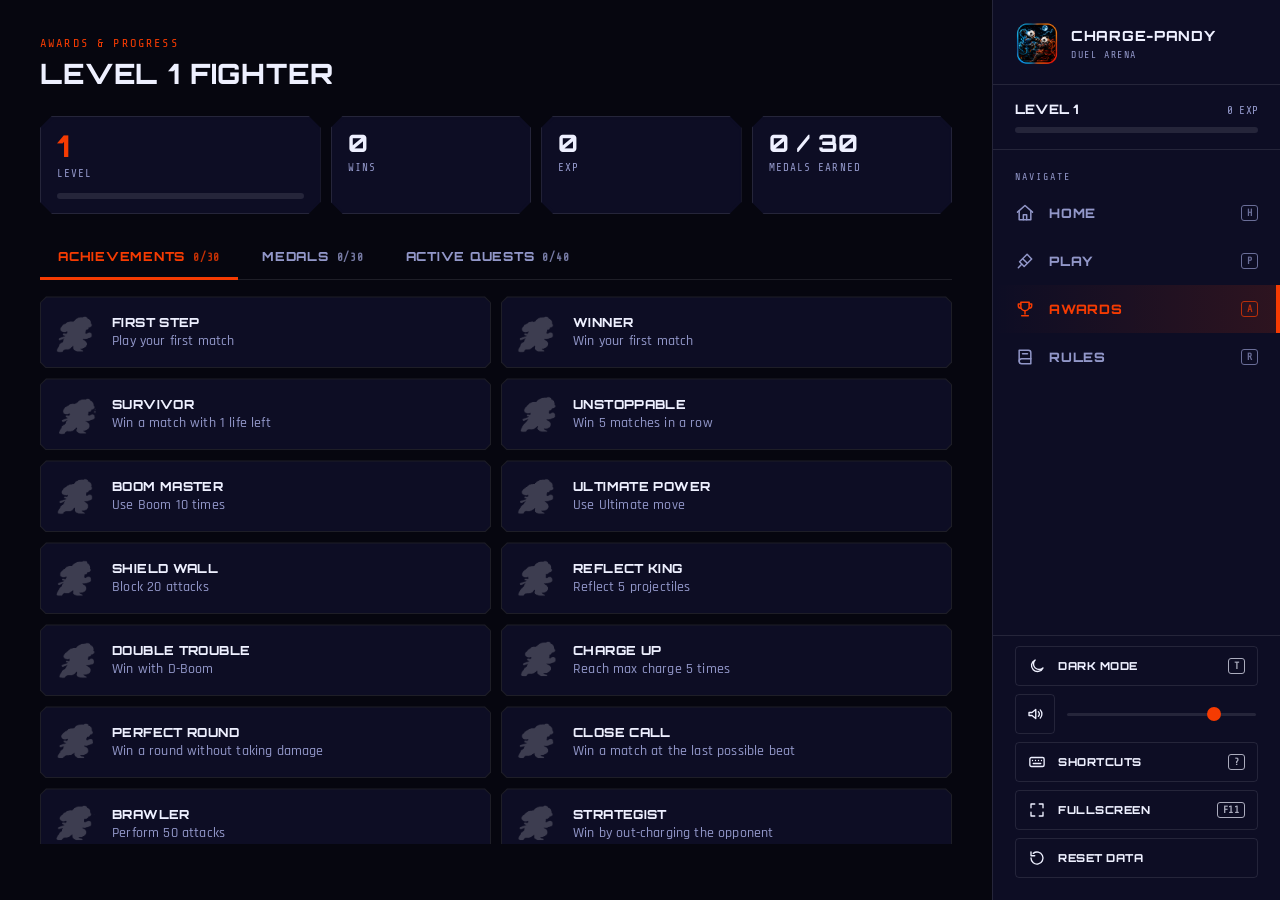
==== awards.html @ 71cb345e "New UI, gamification, and new sound functionalities :)" ====
<!DOCTYPE html>
<html lang="en" data-theme="dark">
<head>
<meta charset="UTF-8">
<meta name="viewport" content="width=device-width, initial-scale=1, viewport-fit=cover">
<title>Charge-Pandy - Awards</title>
<meta name="description" content="Charge-Pandy - a rhythm-based Charge / Shield / Boom duel game.">
<meta name="theme-color" content="#06060F">
<link rel="icon" type="image/png" href="assets/app_icon.png">
<link rel="preconnect" href="https://fonts.googleapis.com">
<link rel="preconnect" href="https://fonts.gstatic.com" crossorigin>
<link href="https://fonts.googleapis.com/css2?family=Orbitron:wght@800&family=Rajdhani:wght@500;700&family=Share+Tech+Mono&display=swap" rel="stylesheet">
<script>try{document.documentElement.setAttribute('data-theme',localStorage.getItem('cp_theme')||'dark')}catch(e){}</script>
<link rel="stylesheet" href="css/style.css">
</head>
<body data-page="awards">
<div class="shell">
  <main class="main">
    <div class="wrap">

      <header class="page-head">
        <div class="eyebrow">Awards &amp; progress</div>
        <h1 id="levelTitle">Level 1 Fighter</h1>
      </header>

      <div class="award-summary">
        <div class="stat big cut"><div class="v" id="sumLevel">1</div><div class="l">Level</div><div class="bar" style="margin-top:12px"><i id="sumBar" style="width:0%"></i></div></div>
        <div class="stat cut"><div class="v" id="sumWins">0</div><div class="l">Wins</div></div>
        <div class="stat cut"><div class="v" id="sumExp">0</div><div class="l">EXP</div></div>
        <div class="stat cut"><div class="v" id="sumMedals">0</div><div class="l">Medals earned</div></div>
      </div>

      <div class="tabs" role="tablist">
        <button class="tab active" role="tab" data-tab="achievements" data-keepfocus>Achievements<span class="count" id="cntAch"></span></button>
        <button class="tab" role="tab" data-tab="medals" data-keepfocus>Medals<span class="count" id="cntMed"></span></button>
        <button class="tab" role="tab" data-tab="quests" data-keepfocus>Active Quests<span class="count" id="cntQst"></span></button>
      </div>
      <div class="award-grid" id="awardGrid"></div>

    </div>
  </main>
</div>

<script src="js/seed.js"></script>
<script src="js/sound.js"></script>
<script src="js/store.js"></script>
<script src="js/engine.js"></script>
<script src="js/app.js"></script>
<script src="js/awards.js"></script>
</body>
</html>
---- css/style.css ----
/* ==========================================================================
   Charge-Pandy - website
   Same palette / fonts / cut-corner look as the Android + Flutter apps,
   laid out as a content area with a RIGHT sidebar for navigation.
   ========================================================================== */

:root {
  --blue: #0F02F5;
  --blue-soft: #4A3FFC;
  --blue-dim: #0B02B8;
  --orange: #F53B02;
  --orange-soft: #FF6A3D;
  --orange-dim: #C22E00;
  --white: #FFFFFF;
  --success: #4CAF50;
  --life-lost: rgba(255, 255, 255, .2);

  --bg: #06060F;
  --bg-alt: #0A0A1C;
  --panel: #0D0D24;
  --panel-2: #11112C;
  --ink: #EEF0FF;
  --ink-dim: #9297C9;
  --line: rgba(238, 240, 255, .10);
  --scrim: rgba(4, 4, 12, .72);

  --font-display: 'Orbitron', 'Segoe UI', system-ui, sans-serif;
  --font-body: 'Rajdhani', 'Segoe UI', system-ui, sans-serif;
  --font-mono: 'Share Tech Mono', Consolas, 'Courier New', monospace;

  --sidebar-w: 288px;
}

[data-theme="light"] {
  --bg: #EEF0FB;
  --bg-alt: #E3E6F7;
  --panel: #FFFFFF;
  --panel-2: #F4F5FF;
  --ink: #0A0A1E;
  --ink-dim: #4A4E77;
  --line: rgba(10, 10, 30, .10);
  --scrim: rgba(238, 240, 251, .80);
}

* { box-sizing: border-box; }
html, body { margin: 0; min-height: 100%; }
body {
  background: var(--bg);
  color: var(--ink);
  font-family: var(--font-body);
  font-weight: 500;
  font-size: 17px;
  line-height: 1.3;
  letter-spacing: .01em;
  -webkit-font-smoothing: antialiased;
}
img { display: block; max-width: 100%; user-select: none; -webkit-user-drag: none; }
button { font: inherit; color: inherit; }
a { color: inherit; text-decoration: none; }
[hidden] { display: none !important; }

h1, h2, h3, h4, .display {
  font-family: var(--font-display);
  font-weight: 800;
  text-transform: uppercase;
  letter-spacing: .03em;
  margin: 0;
  line-height: 1.15;
}
.mono { font-family: var(--font-mono); letter-spacing: .06em; }
.eyebrow {
  font-family: var(--font-mono);
  color: var(--orange);
  font-size: 12px;
  letter-spacing: .18em;
  text-transform: uppercase;
}
.dim { color: var(--ink-dim); }

/* ---------- cut-corner panels (BeveledRectangle look) ---------- */
.cut {
  --c: 12px;
  --bw: 1px;
  --bc: var(--line);
  --fill: var(--panel);
  position: relative;
  isolation: isolate;
  background: var(--bc);
  clip-path: polygon(
    var(--c) 0, calc(100% - var(--c)) 0, 100% var(--c), 100% calc(100% - var(--c)),
    calc(100% - var(--c)) 100%, var(--c) 100%, 0 calc(100% - var(--c)), 0 var(--c));
}
.cut::before {
  content: "";
  position: absolute;
  inset: var(--bw);
  z-index: -1;
  background: var(--fill);
  --ci: calc(var(--c) - var(--bw) * .586);
  clip-path: polygon(
    var(--ci) 0, calc(100% - var(--ci)) 0, 100% var(--ci), 100% calc(100% - var(--ci)),
    calc(100% - var(--ci)) 100%, var(--ci) 100%, 0 calc(100% - var(--ci)), 0 var(--ci));
}
.cut.lg { --c: 16px; }
.cut.sm { --c: 6px; }
.cut.alt { --fill: var(--panel-2); }
.pad { padding: 18px; }
.pad-lg { padding: 24px; }

/* ---------- buttons ---------- */
.btn {
  --c: 10px;
  display: inline-flex;
  align-items: center;
  justify-content: center;
  gap: 10px;
  width: 100%;
  height: 54px;
  padding: 0 18px;
  border: 0;
  cursor: pointer;
  font-family: var(--font-display);
  font-weight: 800;
  font-size: 12.5px;
  letter-spacing: .06em;
  text-transform: uppercase;
  color: var(--white);
  background: var(--orange);
  clip-path: polygon(
    var(--c) 0, calc(100% - var(--c)) 0, 100% var(--c), 100% calc(100% - var(--c)),
    calc(100% - var(--c)) 100%, var(--c) 100%, 0 calc(100% - var(--c)), 0 var(--c));
  transition: filter .12s ease, transform .08s ease;
}
.btn:hover { filter: brightness(1.14); }
.btn:active { transform: translateY(1px); }
.btn:focus-visible { outline: none; box-shadow: inset 0 0 0 3px var(--blue-soft); }
.btn.primary { background: var(--blue); }
.btn.ghost {
  background: transparent;
  color: var(--ink);
  box-shadow: inset 0 0 0 1.5px var(--line);
}
.btn.ghost:hover { background: var(--line); filter: none; }
.btn.ghost.orange { color: var(--orange); box-shadow: inset 0 0 0 1.5px var(--orange); }
.btn.slim { height: 42px; font-size: 11.5px; }
.btn[disabled] { opacity: .4; cursor: not-allowed; filter: none; }
.btn .kbd { color: inherit; }

.kbd {
  display: inline-block;
  font-family: var(--font-mono);
  font-size: 10px;
  line-height: 1.2;
  padding: 1px 5px;
  border: 1px solid currentColor;
  border-radius: 3px;
  opacity: .7;
  letter-spacing: .04em;
  white-space: nowrap;
}

/* ---------- shell: content + RIGHT sidebar ---------- */
.shell { min-height: 100vh; padding-right: var(--sidebar-w); }
.main { min-width: 0; padding: 36px 40px 56px; }
.main > .wrap { max-width: 1080px; margin: 0 auto; }

.sidebar {
  position: fixed;
  top: 0; right: 0; bottom: 0;
  width: var(--sidebar-w);
  z-index: 40;
  display: flex;
  flex-direction: column;
  background: var(--panel);
  border-left: 1px solid var(--line);
  overflow-y: auto;
}
.sb-brand {
  display: flex; align-items: center; gap: 12px;
  padding: 22px 22px 18px;
  border-bottom: 1px solid var(--line);
}
.sb-brand img { width: 44px; height: 44px; }
.sb-brand .name { font-family: var(--font-display); font-weight: 800; font-size: 14px; letter-spacing: .05em; }
.sb-brand .sub { font-family: var(--font-mono); font-size: 10px; letter-spacing: .16em; color: var(--ink-dim); margin-top: 3px; }

.sb-level { padding: 16px 22px; border-bottom: 1px solid var(--line); }
.sb-level .row { display: flex; justify-content: space-between; align-items: baseline; }
.sb-level .lv { font-family: var(--font-display); font-weight: 800; font-size: 13px; }
.sb-level .xp { font-family: var(--font-mono); font-size: 11px; color: var(--ink-dim); }
.bar { height: 6px; margin-top: 9px; background: var(--line); border-radius: 3px; overflow: hidden; }
.bar > i { display: block; height: 100%; background: var(--orange); border-radius: 3px; }
.bar.done > i { background: var(--success); }

.sb-nav { padding: 14px 0; flex: 1; }
.sb-label { padding: 6px 22px; font-family: var(--font-mono); font-size: 10px; letter-spacing: .2em; color: var(--ink-dim); text-transform: uppercase; }
.sb-link {
  position: relative;
  display: flex; align-items: center; gap: 14px;
  padding: 14px 22px;
  font-family: var(--font-display); font-weight: 800; font-size: 13px; letter-spacing: .06em; text-transform: uppercase;
  color: var(--ink-dim);
  transition: background .12s, color .12s;
}
.sb-link svg { width: 20px; height: 20px; flex: none; fill: none; stroke: currentColor; stroke-width: 1.8; stroke-linecap: round; stroke-linejoin: round; }
.sb-link .kbd { margin-left: auto; }
.sb-link:hover { background: var(--line); color: var(--ink); }
.sb-link.active { color: var(--orange); background: linear-gradient(270deg, rgba(245, 59, 2, .14), transparent); }
.sb-link.active::after { content: ""; position: absolute; right: 0; top: 0; bottom: 0; width: 4px; background: var(--orange); }

.sb-tools { padding: 10px 22px 22px; border-top: 1px solid var(--line); display: grid; gap: 8px; }
.sb-tool {
  display: flex; align-items: center; gap: 12px;
  width: 100%; padding: 10px 12px;
  background: transparent; border: 1px solid var(--line); border-radius: 4px;
  font-family: var(--font-display); font-weight: 800; font-size: 11px; letter-spacing: .05em; text-transform: uppercase;
  color: var(--ink); cursor: pointer; text-align: left;
}
.sb-tool:hover { background: var(--line); }
.sb-tool svg { width: 18px; height: 18px; fill: none; stroke: currentColor; stroke-width: 1.8; stroke-linecap: round; stroke-linejoin: round; flex: none; }
.sb-tool .kbd { margin-left: auto; }
.sb-tool.muted svg { color: var(--orange); }
.sb-volume { display: flex; align-items: center; gap: 10px; }
.sb-volume .sb-tool { width: auto; padding: 10px; }
input[type="range"] { -webkit-appearance: none; appearance: none; flex: 1; height: 20px; background: transparent; cursor: pointer; min-width: 0; }
input[type="range"]::-webkit-slider-runnable-track { height: 3px; background: var(--line); border-radius: 2px; }
input[type="range"]::-moz-range-track { height: 3px; background: var(--line); border-radius: 2px; }
input[type="range"]::-webkit-slider-thumb { -webkit-appearance: none; width: 14px; height: 14px; border-radius: 50%; background: var(--orange); margin-top: -5.5px; border: 0; }
input[type="range"]::-moz-range-thumb { width: 14px; height: 14px; border-radius: 50%; background: var(--orange); border: 0; }
input[type="range"]:focus-visible { outline: 2px solid var(--blue-soft); outline-offset: 2px; }

.menu-btn {
  display: none;
  position: fixed; top: 14px; right: 14px; z-index: 50;
  width: 46px; height: 46px; border: 1px solid var(--line); border-radius: 6px;
  background: var(--panel); cursor: pointer; align-items: center; justify-content: center;
}
.menu-btn svg { width: 22px; height: 22px; stroke: var(--ink); fill: none; stroke-width: 2; stroke-linecap: round; }
.drawer-scrim { display: none; position: fixed; inset: 0; z-index: 39; background: var(--scrim); }

@media (max-width: 960px) {
  .shell { padding-right: 0; }
  .main { padding: 76px 18px 48px; }
  .sidebar { transform: translateX(100%); transition: transform .22s ease; box-shadow: -12px 0 40px rgba(0, 0, 0, .35); }
  body.drawer-open .sidebar { transform: translateX(0); }
  body.drawer-open .drawer-scrim { display: block; }
  .menu-btn { display: flex; }
}

/* ---------- page header ---------- */
.page-head { margin-bottom: 26px; }
.page-head h1 { font-size: 28px; margin-top: 6px; }
.page-head p { margin: 10px 0 0; color: var(--ink-dim); font-size: 17px; max-width: 70ch; }

/* ---------- intro overlay ---------- */
.intro {
  position: fixed; inset: 0; z-index: 100;
  display: flex; align-items: center; justify-content: center;
  background: var(--bg);
  padding: 24px;
}
.intro .box { max-width: 620px; text-align: center; display: grid; gap: 22px; justify-items: center; }
.intro img { width: 120px; height: 120px; }
.intro h1 { color: var(--orange); font-size: 40px; line-height: .98; }
.intro p { margin: 0; color: var(--ink-dim); font-size: 20px; }
.intro .btn { max-width: 380px; }

/* ---------- home ---------- */
.hero { display: grid; grid-template-columns: minmax(0, 1fr) 270px; gap: 0; margin-bottom: 20px; }
.hero-copy { padding: 34px; }
.hero-copy h1 { font-size: 36px; line-height: 1.18; margin: 8px 0 16px; }
.hero-copy p { color: var(--ink-dim); font-size: 19px; margin: 0 0 26px; max-width: 58ch; }
.hero-actions { display: grid; grid-template-columns: 1fr 1fr; gap: 10px; max-width: 520px; }
.hero-side { padding: 30px 22px; display: grid; align-content: center; gap: 12px; background: var(--panel-2); border-left: 1px solid var(--line); }
.hero-side img.logo { width: 92px; height: 92px; margin: 0 auto 6px; }
.stat { padding: 14px 16px; border: 1px solid var(--line); background: var(--panel); }
.stat .v { font-family: var(--font-display); font-weight: 800; font-size: 24px; line-height: 1; }
.stat .l { margin-top: 6px; font-family: var(--font-mono); font-size: 11px; letter-spacing: .1em; color: var(--ink-dim); text-transform: uppercase; }
.stat .v.orange { color: var(--orange); }

.section-title { display: flex; align-items: baseline; justify-content: space-between; gap: 16px; margin: 6px 0 14px; }
.section-title h2 { font-size: 18px; }
.section-title p { margin: 0; color: var(--ink-dim); font-size: 14px; max-width: 60ch; text-align: right; }
.roster { display: grid; grid-template-columns: repeat(auto-fill, minmax(88px, 1fr)); gap: 8px; }
.tile { padding: 8px 6px 6px; text-align: center; }
.tile img { width: 100%; aspect-ratio: 1; object-fit: contain; }
.tile .tag { font-family: var(--font-mono); font-size: 10px; letter-spacing: .08em; color: var(--ink-dim); margin-top: 2px; }

/* ---------- rules ---------- */
.beats { display: grid; grid-template-columns: repeat(3, 1fr); gap: 10px; margin-bottom: 30px; }
.beat-chip { padding: 22px 12px; text-align: center; }
.beat-chip .n { font-family: var(--font-mono); font-size: 11px; color: var(--ink-dim); letter-spacing: .2em; }
.beat-chip .w { font-family: var(--font-display); font-weight: 800; font-size: 26px; margin-top: 6px; }
.beat-chip.go .w { color: var(--orange); }
.beat-note { margin: -12px 0 30px; color: var(--ink-dim); max-width: 78ch; font-size: 16px; }
.rule-grid { display: grid; grid-template-columns: repeat(3, minmax(0, 1fr)); gap: 12px; margin-bottom: 30px; }
.rule { padding: 18px; display: grid; justify-items: start; gap: 6px; }
.rule img { width: 64px; height: 64px; object-fit: contain; margin-bottom: 4px; }
.rule h3 { font-size: 14px; }
.rule .cost { font-family: var(--font-mono); font-size: 11px; color: var(--ink-dim); letter-spacing: .05em; }
.rule p { margin: 4px 0 0; color: var(--ink-dim); font-size: 14.5px; }
.lives-panel ul { margin: 12px 0 22px; padding-left: 20px; color: var(--ink-dim); font-size: 15.5px; line-height: 1.6; }
.lives-panel .btn { max-width: 380px; }

/* ---------- awards ---------- */
.award-summary { display: grid; grid-template-columns: 1.4fr 1fr 1fr 1fr; gap: 10px; margin-bottom: 22px; }
.award-summary .stat.big { display: grid; align-content: center; }
.award-summary .stat.big .v { font-size: 30px; color: var(--orange); }
.tabs { display: flex; gap: 6px; margin-bottom: 16px; border-bottom: 1px solid var(--line); }
.tab {
  background: transparent; border: 0; cursor: pointer;
  padding: 12px 18px; margin-bottom: -1px;
  font-family: var(--font-display); font-weight: 800; font-size: 12.5px; letter-spacing: .06em; text-transform: uppercase;
  color: var(--ink-dim); border-bottom: 3px solid transparent;
}
.tab:hover { color: var(--ink); }
.tab.active { color: var(--orange); border-bottom-color: var(--orange); }
.tab .count { font-family: var(--font-mono); font-size: 11px; margin-left: 8px; opacity: .8; }
.award-grid { display: grid; grid-template-columns: repeat(2, minmax(0, 1fr)); gap: 10px; }
.award { display: flex; gap: 14px; align-items: center; padding: 14px; }
.award .ico { width: 44px; height: 44px; flex: none; object-fit: contain; }
.award .body { min-width: 0; flex: 1; }
.award .head { display: flex; justify-content: space-between; gap: 10px; align-items: baseline; }
.award h4 { font-size: 12.5px; }
.award .prog { font-family: var(--font-mono); font-size: 11px; color: var(--ink-dim); white-space: nowrap; }
.award p { margin: 3px 0 0; font-size: 14px; color: var(--ink-dim); }
.award.earned h4 { color: var(--ink); }

/* ---------- play: select ---------- */
.select-layout { display: grid; grid-template-columns: minmax(0, 1fr) 320px; gap: 22px; align-items: start; }
.pick-grid { display: grid; grid-template-columns: repeat(5, 1fr); gap: 10px; }
.pick {
  --bw: 2px; --c: 7px; padding: 8px 6px 6px; text-align: center; cursor: pointer; border: 0;
  outline: none;
}
.pick img { width: 100%; aspect-ratio: 1; object-fit: contain; }
.pick .tag { font-family: var(--font-mono); font-size: 10px; letter-spacing: .08em; color: var(--ink-dim); margin-top: 2px; }
.pick { --bc: var(--line); --fill: var(--panel-2); }
.pick:hover { --bc: var(--blue-soft); }
.pick.cursor { --bc: var(--blue-soft); --bw: 3px; }
.pick.picked { --bc: var(--orange); --bw: 4px; }
.loadout { position: sticky; top: 24px; display: grid; gap: 12px; }
.preview { display: grid; justify-items: center; gap: 8px; min-height: 230px; align-content: center; text-align: center; }
.preview img { width: 190px; height: 190px; object-fit: contain; }
.preview .nm { font-family: var(--font-mono); font-size: 12px; color: var(--ink-dim); letter-spacing: .08em; }
.cpu-card { display: flex; align-items: center; gap: 14px; padding: 12px 14px; }
.cpu-card img { width: 64px; height: 64px; object-fit: contain; }
.cpu-card .t { font-family: var(--font-display); font-weight: 800; color: var(--orange); font-size: 11px; letter-spacing: .06em; }
.cpu-card .n { margin-top: 5px; font-family: var(--font-mono); font-size: 11px; color: var(--ink-dim); }

/* ---------- play: duel ---------- */
.stage {
  --c: 18px; --bw: 2px; --bc: var(--orange);
  position: relative;
  height: clamp(400px, 58vh, 560px);
  overflow: hidden;
}
.stage::before {
  background:
    radial-gradient(ellipse 85% 65% at 50% 100%, rgba(15, 2, 245, .30) 0%, rgba(15, 2, 245, .20) 50%, rgba(15, 2, 245, 0) 100%),
    var(--panel);
}
.stage > .inner { position: absolute; inset: 0; }
.hud { position: absolute; top: 16px; left: 18px; right: 18px; display: flex; justify-content: space-between; gap: 12px; align-items: flex-start; }
.hud .side { min-width: 0; width: 34%; }
.hud .side.cpu { text-align: right; }
.hud .name { font-family: var(--font-display); font-weight: 800; font-size: 13px; letter-spacing: .04em; white-space: nowrap; overflow: hidden; text-overflow: ellipsis; text-transform: uppercase; }
.lives, .charges { display: flex; gap: 4px; margin-top: 7px; }
.side.cpu .lives, .side.cpu .charges { justify-content: flex-end; }
.life { width: 15px; height: 15px; }
.life polygon { fill: var(--orange); }
.life.lost { opacity: .25; }
.charge { width: 22px; height: 9px; border-radius: 3px; background: var(--ink-dim); opacity: .35; transition: transform .12s, opacity .12s, background .12s; }
.charges.p .charge.on { background: var(--blue-soft); opacity: 1; transform: scaleY(1.25); }
.charges.c .charge.on { background: var(--orange); opacity: 1; transform: scaleY(1.25); }
.hud .mid { text-align: center; flex: 1; padding-top: 2px; }
.hud .score { font-family: var(--font-mono); font-size: 11px; letter-spacing: .08em; color: var(--ink-dim); }
.hud .vs { font-family: var(--font-display); font-weight: 800; color: var(--orange); font-size: 16px; margin: 3px 0; }
.beat { display: inline-flex; align-items: center; gap: 8px; margin-top: 4px; }
.beat .dot { width: 10px; height: 10px; border-radius: 3px; background: var(--ink-dim); opacity: .3; transition: opacity .1s, background .1s; }
.beat .dot.on { background: var(--orange); opacity: 1; }
.beat .word { font-family: var(--font-display); font-weight: 800; font-size: 13px; letter-spacing: .06em; color: var(--ink-dim); min-width: 52px; text-align: left; }

.sprite { position: absolute; bottom: 14px; height: 66%; max-width: 40%; aspect-ratio: 3 / 4; }
.sprite img { width: 100%; height: 100%; object-fit: contain; }
.sprite.p { left: 4%; }
.sprite.c { right: 4%; }
.sprite.c img { transform: scaleX(-1); }
.sprite.hit { animation: bounce .28s ease-out; }
.sprite.hit img { animation: flash .32s ease-out; }
@keyframes bounce { 0% { transform: translateY(0); } 40% { transform: translateY(-18px); } 100% { transform: translateY(0); } }
@keyframes flash { 0% { opacity: 1; filter: brightness(2.2) saturate(2) hue-rotate(-20deg); } 100% { opacity: 1; filter: none; } }
.ult-flash { position: absolute; inset: 0; background: var(--orange); opacity: 0; pointer-events: none; }
.ult-flash.go { animation: ult .55s ease-in-out; }
@keyframes ult { 0% { opacity: 0; } 50% { opacity: .85; } 100% { opacity: 0; } }

.feed { min-height: 52px; display: flex; align-items: center; justify-content: center; text-align: center; padding: 10px 14px; font-family: var(--font-mono); font-size: 15px; color: var(--ink-dim); letter-spacing: .04em; }
.dock { display: grid; grid-template-columns: repeat(6, 1fr); gap: 8px; }
.move {
  --c: 10px; position: relative; cursor: pointer; border: 0;
  padding: 14px 6px 12px; text-align: center; --fill: var(--panel-2); outline: none;
  display: grid; justify-items: center; gap: 3px;
}
.move .kbd { position: absolute; top: 6px; right: 7px; color: var(--ink-dim); }
.move .em { font-size: 28px; line-height: 1.1; }
.move .nm { font-family: var(--font-display); font-weight: 800; font-size: 11px; letter-spacing: .04em; text-transform: uppercase; }
.move .cost { font-family: var(--font-mono); font-size: 11px; color: var(--ink-dim); }
.move:hover:not(:disabled) { --bc: var(--blue-soft); }
.move.armed { --fill: var(--blue); --bc: var(--blue-soft); }
.move.armed .kbd, .move.armed .cost { color: var(--white); }
.move:disabled { opacity: .35; cursor: not-allowed; }
.duel-actions { display: grid; grid-template-columns: repeat(3, 1fr); gap: 8px; margin-top: 16px; }

/* ---------- dialogs ---------- */
.modal { position: fixed; inset: 0; z-index: 200; display: flex; align-items: center; justify-content: center; padding: 20px; background: var(--scrim); }
.modal .card { --c: 16px; width: min(480px, 100%); max-height: calc(100vh - 40px); overflow: auto; padding: 26px; }
.modal .card.wide { width: min(780px, 100%); }
.modal h2 { font-size: 22px; margin: 6px 0 10px; }
.modal p { margin: 0; color: var(--ink-dim); font-size: 15.5px; }
.modal .actions { display: grid; grid-auto-flow: column; grid-auto-columns: 1fr; gap: 12px; margin-top: 22px; }
.modal .exp { margin-top: 12px; font-family: var(--font-mono); font-size: 12px; color: var(--blue-soft); letter-spacing: .08em; }
.help-grid { display: grid; grid-template-columns: repeat(auto-fit, minmax(210px, 1fr)); gap: 22px; margin-top: 16px; }
.help-grid h3 { font-size: 12px; color: var(--orange); margin-bottom: 10px; }
.help-grid .row { display: flex; align-items: center; gap: 12px; padding: 4px 0; font-size: 14px; color: var(--ink-dim); }
.help-grid .row .kbd { min-width: 62px; text-align: center; color: var(--ink); }

[data-page="rules"] .shell,
[data-page="play"] .shell,
[data-page="awards"] .shell {
  height: 100vh;
  overflow: hidden;
}

[data-page="rules"] .main {
  height: 100vh;
  overflow-y: auto;
}

[data-page="play"] .main {
  height: 100vh;
  overflow-y: hidden;
  display: flex;
  flex-direction: column;
}

[data-page="play"] .wrap {
  height: 100%;
  display: flex;
  flex-direction: column;
}

[data-page="play"] #selectView {
  flex: 1;
  display: flex;
  flex-direction: column;
  min-height: 0;
}

[data-page="play"] .page-head {
  flex: none;
}

[data-page="play"] .select-layout {
  flex: 1;
  display: grid;
  grid-template-columns: minmax(0, 1fr) 320px;
  gap: 22px;
  align-items: start;
  min-height: 0;
}

[data-page="play"] .pick-grid {
  height: 100%;
  overflow-y: auto;
  min-height: 0;
}

[data-page="play"] .loadout {
  flex: none;
}

[data-page="awards"] .main {
  height: 100vh;
  overflow-y: visible;
}

[data-page="awards"] .wrap {
  display: flex;
  flex-direction: column;
  height: 100%;
}

[data-page="awards"] .award-grid {
  flex: 1;
  overflow-y: auto;
  min-height: 0;
}

/* ---------- responsive ---------- */
@media (max-width: 1180px) {
  .select-layout { grid-template-columns: 1fr; }
  .loadout { position: static; grid-template-columns: 1fr 1fr; }
  .loadout .btn { grid-column: 1 / -1; }
  .award-summary { grid-template-columns: 1fr 1fr; }
}
@media (max-width: 760px) {
  .hero { grid-template-columns: 1fr; }
  .hero-side { border-left: 0; border-top: 1px solid var(--line); grid-template-columns: 1fr 1fr; }
  .hero-side img.logo { grid-column: 1 / -1; }
  .hero-copy { padding: 24px 20px; }
  .hero-copy h1 { font-size: 26px; }
  .hero-actions { grid-template-columns: 1fr; }
  .rule-grid { grid-template-columns: 1fr; }
  .award-grid { grid-template-columns: 1fr; }
  .pick-grid { grid-template-columns: repeat(4, 1fr); }
  .dock { grid-template-columns: repeat(3, 1fr); }
  .duel-actions { grid-template-columns: 1fr; }
  .loadout { grid-template-columns: 1fr; }
  .hud .name { font-size: 10px; }
  .hud .side { width: 36%; }
  .charge { width: 15px; }
  .sprite { height: 52%; }
  .intro h1 { font-size: 28px; }
  .beats { grid-template-columns: 1fr; }
}

@media (prefers-reduced-motion: reduce) {
  * { animation-duration: .001ms !important; transition-duration: .001ms !important; }
}
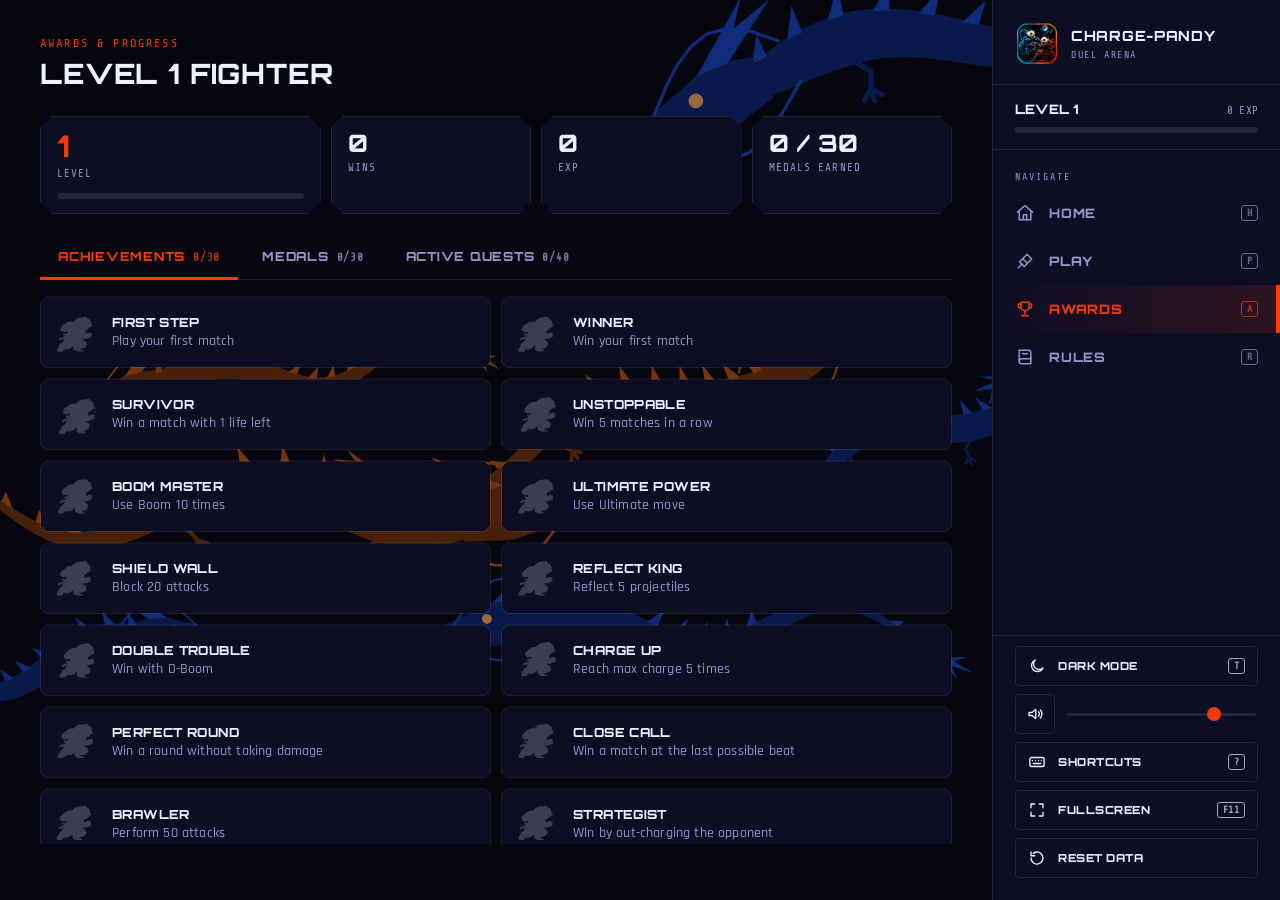
==== commit 00bcb596: "Updated UI into a very aesthetic video game like design :)" ====
--- a/awards.html
+++ b/awards.html
@@ -12,6 +12,8 @@
 <link href="https://fonts.googleapis.com/css2?family=Orbitron:wght@800&family=Rajdhani:wght@500;700&family=Share+Tech+Mono&display=swap" rel="stylesheet">
 <script>try{document.documentElement.setAttribute('data-theme',localStorage.getItem('cp_theme')||'dark')}catch(e){}</script>
 <link rel="stylesheet" href="css/style.css">
+<link rel="stylesheet" href="css/martial.css">
+<script>try{if(sessionStorage.getItem('cp_swipe')==='1')document.documentElement.classList.add('fx-entering')}catch(e){}</script>
 </head>
 <body data-page="awards">
 <div class="shell">
@@ -46,6 +48,7 @@
 <script src="js/store.js"></script>
 <script src="js/engine.js"></script>
 <script src="js/app.js"></script>
+<script src="js/martial.js"></script>
 <script src="js/awards.js"></script>
 </body>
 </html>
--- a/css/style.css
+++ b/css/style.css
@@ -527,3 +527,29 @@
 @media (prefers-reduced-motion: reduce) {
   * { animation-duration: .001ms !important; transition-duration: .001ms !important; }
 }
+
+/* ---------- custom scrollbar ---------- */
+* {
+  scrollbar-width: thin;
+  scrollbar-color: var(--orange-soft) var(--panel-2);
+}
+
+::-webkit-scrollbar {
+  width: 6px;
+  height: 6px;
+}
+
+::-webkit-scrollbar-track {
+  background: transparent;
+  border-radius: 3px;
+}
+
+::-webkit-scrollbar-thumb {
+  background: var(--orange-soft);
+  border-radius: 3px;
+  border: 1px solid var(--panel-2);
+}
+
+::-webkit-scrollbar-thumb:hover {
+  background: var(--orange);
+}
--- a/css/martial.css
+++ b/css/martial.css
@@ -0,0 +1,198 @@
+/* ==========================================================================
+   Charge-Pandy - martial-arts layer (website)
+   Loaded after style.css. Everything here is additive.
+   ========================================================================== */
+
+/* ---------- dragons sit behind every screen ---------- */
+.fx-dragons { position: fixed; inset: 0; width: 100%; height: 100%; z-index: 0; pointer-events: none; }
+.fx-dragons-intro { position: absolute; }
+.shell { position: relative; z-index: 1; }
+.intro .box { position: relative; z-index: 1; }
+
+/* ---------- outfit colour picker ---------- */
+.color-row { padding: 12px 14px; display: grid; gap: 10px; }
+.color-row .cr-label { font-family: var(--font-display); font-weight: 800; font-size: 11px; letter-spacing: .06em; text-transform: uppercase; }
+.color-row .cr-name { font-family: var(--font-mono); font-weight: 400; color: var(--ink-dim); margin-left: 8px; letter-spacing: .08em; text-transform: none; }
+.cr-swatches { display: flex; flex-wrap: wrap; gap: 8px; }
+.swatch {
+  width: 28px; height: 28px; padding: 0; border-radius: 50%; border: 2px solid var(--line);
+  cursor: pointer; position: relative; overflow: hidden; outline: none;
+  transition: transform .12s ease, box-shadow .12s ease;
+}
+.swatch:hover { transform: scale(1.14); }
+.swatch:focus-visible { box-shadow: 0 0 0 3px var(--blue-soft); }
+.swatch.active { border-color: var(--ink); box-shadow: 0 0 0 3px var(--orange); }
+
+/* ---------- hover slash + click chop on every control ---------- */
+.btn, .sb-tool, .tab, .menu-btn { position: relative; overflow: hidden; }
+.sb-link, .move, .pick, .tile { overflow: hidden; }
+.btn::after, .sb-tool::after, .tab::after, .move::after, .pick::after, .tile::after, .sb-link::before {
+  content: ""; position: absolute; top: -25%; bottom: -25%; left: -60%; width: 36%;
+  background: linear-gradient(100deg, transparent 0, rgba(255, 255, 255, .34) 50%, transparent 100%);
+  transform: skewX(-24deg); opacity: 0; pointer-events: none; z-index: 2;
+}
+.btn:hover::after, .sb-tool:hover::after, .tab:hover::after, .move:hover:not(:disabled)::after,
+.pick:hover::after, .tile:hover::after, .sb-link:hover::before { animation: fx-slash .55s ease-out; }
+@keyframes fx-slash { 0% { left: -60%; opacity: 0; } 18% { opacity: 1; } 100% { left: 130%; opacity: 0; } }
+
+.fx-chop { animation: fx-chop .24s cubic-bezier(.2, .9, .3, 1.2); }
+@keyframes fx-chop { 0% { transform: scale(1); } 30% { transform: scale(.93) skewX(-3deg); } 100% { transform: scale(1); } }
+
+.fx-strike { position: absolute; width: 0; height: 0; pointer-events: none; z-index: 5; }
+.fx-strike .ring {
+  position: absolute; left: -10px; top: -10px; width: 20px; height: 20px; border-radius: 50%;
+  border: 2px solid var(--orange-soft); opacity: .9; animation: fx-ring .45s ease-out forwards;
+}
+.fx-strike .sl {
+  position: absolute; left: -34px; top: -1px; width: 68px; height: 2px; opacity: 0;
+  background: linear-gradient(90deg, transparent, #fff, transparent);
+  animation: fx-sl .38s ease-out forwards;
+}
+.fx-strike .sl.a { transform: rotate(-32deg); }
+.fx-strike .sl.b { transform: rotate(18deg); animation-delay: .04s; }
+.fx-strike .sl.c { transform: rotate(-78deg); animation-delay: .08s; width: 52px; left: -26px; }
+@keyframes fx-ring { to { transform: scale(7); opacity: 0; } }
+@keyframes fx-sl { 0% { opacity: 0; scale: .2 1; } 30% { opacity: 1; } 100% { opacity: 0; scale: 1.4 1; } }
+
+/* ---------- panda stances ---------- */
+.sprite, .preview img, .tile img, .pick img, .cpu-card img { transform-origin: 50% 100%; }
+.sprite { --dir: 1; animation: fx-stance 2.8s ease-in-out infinite; }
+.sprite.c { --dir: -1; animation-delay: -1.4s; }
+.preview img { animation: fx-stance 2.8s ease-in-out infinite; }
+@keyframes fx-stance {
+  0%, 100% { transform: translateY(0) scale(1, 1); }
+  50% { transform: translateY(-3px) scale(1.012, 1.03); }
+}
+.tile:hover img, .pick:hover img { animation: fx-hop .5s cubic-bezier(.3, 1.4, .5, 1); }
+@keyframes fx-hop {
+  0% { transform: scale(1, 1); } 22% { transform: scale(1.08, .88); }
+  55% { transform: translateY(-9px) scale(.96, 1.08) rotate(-3deg); } 100% { transform: scale(1, 1); }
+}
+
+.sprite.act-charge { animation: act-charge .85s ease-in-out; }
+.sprite.act-charge img { animation: fx-aura .85s ease-out; }
+.sprite.act-shield { animation: act-shield .85s ease-in-out; }
+.sprite.act-boom { animation: act-boom .8s cubic-bezier(.3, .8, .3, 1); }
+.sprite.act-doubleBoom { animation: act-double .85s cubic-bezier(.3, .8, .3, 1); }
+.sprite.act-reflect { animation: act-reflect .85s ease-in-out; }
+.sprite.act-ultimate { animation: act-ult .9s ease-in-out; }
+.sprite.act-ultimate img { animation: fx-aura .9s ease-out; }
+@keyframes act-charge {
+  0% { transform: scale(1, 1); } 30% { transform: scale(1.07, .88); }
+  65% { transform: translateY(-10px) scale(.97, 1.09); } 100% { transform: scale(1, 1); }
+}
+@keyframes fx-aura {
+  0% { filter: drop-shadow(0 0 0 rgba(255, 138, 61, 0)); }
+  45% { filter: drop-shadow(0 0 16px rgba(255, 138, 61, .95)) brightness(1.15); }
+  100% { filter: drop-shadow(0 0 0 rgba(255, 138, 61, 0)); }
+}
+@keyframes act-shield {
+  0% { transform: none; } 25% { transform: translateX(calc(var(--dir) * -8px)) scale(.93, .96); }
+  70% { transform: translateX(calc(var(--dir) * -8px)) scale(.93, .96); } 100% { transform: none; }
+}
+@keyframes act-boom {
+  0% { transform: none; } 18% { transform: translateX(calc(var(--dir) * -14px)) scale(1.04, .94); }
+  38% { transform: translateX(calc(var(--dir) * 64px)) rotate(calc(var(--dir) * 5deg)) scale(1.06, .97); }
+  62% { transform: translateX(calc(var(--dir) * 64px)) rotate(calc(var(--dir) * 5deg)) scale(1.06, .97); }
+  100% { transform: none; }
+}
+@keyframes act-double {
+  0% { transform: none; } 14% { transform: translateX(calc(var(--dir) * 54px)) rotate(calc(var(--dir) * 4deg)); }
+  28% { transform: translateX(calc(var(--dir) * -4px)); }
+  44% { transform: translateX(calc(var(--dir) * 70px)) rotate(calc(var(--dir) * 7deg)) scale(1.08, .96); }
+  70% { transform: translateX(calc(var(--dir) * 70px)) rotate(calc(var(--dir) * 7deg)) scale(1.08, .96); }
+  100% { transform: none; }
+}
+@keyframes act-reflect {
+  0% { transform: perspective(700px) rotateY(0); } 50% { transform: perspective(700px) rotateY(180deg) scale(1.06); }
+  100% { transform: perspective(700px) rotateY(360deg); }
+}
+@keyframes act-ult {
+  0% { transform: none; } 22% { transform: scale(1.1, .86); }
+  48% { transform: translateY(-78px) rotate(calc(var(--dir) * -9deg)) scale(1.12); }
+  66% { transform: translateY(0) scale(1.18, .84); } 82% { transform: scale(.98, 1.04); } 100% { transform: none; }
+}
+/* recoil replaces the old straight bounce when a fighter is hit */
+@keyframes bounce {
+  0% { transform: translate(0, 0) rotate(0); }
+  35% { transform: translate(calc(var(--dir) * -26px), -14px) rotate(calc(var(--dir) * -7deg)); }
+  100% { transform: translate(0, 0) rotate(0); }
+}
+
+/* ---------- impacts: rings, slashes, dust ---------- */
+.fx-impact { position: absolute; width: 0; height: 0; pointer-events: none; z-index: 6; }
+.fx-impact .ring {
+  position: absolute; left: -26px; top: -26px; width: 52px; height: 52px; border-radius: 50%;
+  border: 3px solid var(--orange-soft); animation: fx-shock .6s ease-out forwards;
+}
+.fx-impact .ring.r2 { animation-delay: .1s; border-width: 2px; border-color: var(--blue-soft); opacity: 0; }
+.fx-impact.heavy .ring { border-width: 5px; animation-name: fx-shock-big; }
+.fx-impact.block .ring { border-color: var(--blue-soft); }
+.fx-impact.block .ring.r2 { border-color: #fff; }
+@keyframes fx-shock { 0% { transform: scale(.2); opacity: 1; } 100% { transform: scale(3.4); opacity: 0; } }
+@keyframes fx-shock-big { 0% { transform: scale(.2); opacity: 1; } 100% { transform: scale(5.4); opacity: 0; } }
+.fx-impact .slash {
+  position: absolute; left: -70px; top: -2px; width: 140px; height: 4px; opacity: 0;
+  background: linear-gradient(90deg, transparent, #fff 45%, var(--orange-soft), transparent);
+  animation: fx-slashhit .36s ease-out forwards;
+}
+.fx-impact .s1 { transform: rotate(-35deg); } .fx-impact .s2 { transform: rotate(25deg); animation-delay: .05s; }
+.fx-impact .s3 { transform: rotate(-80deg); animation-delay: .1s; width: 110px; left: -55px; }
+@keyframes fx-slashhit { 0% { opacity: 0; scale: .1 1; } 25% { opacity: 1; } 100% { opacity: 0; scale: 1.25 1; } }
+.fx-impact .dust {
+  position: absolute; left: 0; top: 0; width: var(--sz); height: var(--sz); border-radius: 50%;
+  background: rgba(190, 200, 235, .55); filter: blur(1.5px); opacity: 0; animation: fx-dust .8s ease-out forwards;
+}
+@keyframes fx-dust { 0% { opacity: .9; transform: translate(0, 0) scale(.4); } 100% { opacity: 0; transform: translate(var(--dx), var(--dy)) scale(1.9); } }
+.stage > .inner.fx-shake { animation: fx-shake .38s linear; }
+@keyframes fx-shake {
+  0%, 100% { transform: translate(0, 0); } 15% { transform: translate(-7px, 3px); } 30% { transform: translate(6px, -4px); }
+  45% { transform: translate(-5px, -2px); } 60% { transform: translate(4px, 3px); } 80% { transform: translate(-2px, 1px); }
+}
+
+/* ---------- ink swipe between pages + kung-fu flash ---------- */
+.fx-swipe { position: fixed; inset: 0; z-index: 9999; pointer-events: none; }
+.fx-swipe.edge { background: linear-gradient(100deg, #B5530F, #F2762B); animation: fx-ink-in .34s cubic-bezier(.6, 0, .2, 1) forwards; }
+.fx-swipe.ink { background: #070B2E; animation: fx-ink-in .34s cubic-bezier(.6, 0, .2, 1) .035s both; }
+@keyframes fx-ink-in {
+  from { clip-path: polygon(-45% 0, -45% 0, -65% 100%, -65% 100%); }
+  to { clip-path: polygon(-45% 0, 150% 0, 130% 100%, -65% 100%); }
+}
+.fx-swipe.ink.out { animation: fx-ink-out .42s cubic-bezier(.6, 0, .2, 1) both; }
+.fx-swipe.edge.out { animation: fx-ink-out .42s cubic-bezier(.6, 0, .2, 1) .06s both; }
+@keyframes fx-ink-out {
+  from { clip-path: polygon(-45% 0, 150% 0, 130% 100%, -65% 100%); }
+  to { clip-path: polygon(150% 0, 150% 0, 130% 100%, 130% 100%); }
+}
+html.fx-entering body::after { content: ""; position: fixed; inset: 0; z-index: 9998; background: #070B2E; }
+
+.fx-flash { position: fixed; inset: 0; z-index: 9990; pointer-events: none; }
+.fx-flash .core { position: absolute; inset: 0; background: radial-gradient(circle at 50% 50%, #fff 0, rgba(255, 160, 90, .9) 22%, transparent 62%); animation: fx-core .55s ease-out forwards; }
+.fx-flash i.x1, .fx-flash i.x2 {
+  position: absolute; left: -10%; top: 50%; width: 120%; height: 6px; opacity: 0;
+  background: linear-gradient(90deg, transparent, #fff 40%, #ff9a4d 60%, transparent);
+  animation: fx-xslash .42s ease-out forwards;
+}
+.fx-flash i.x1 { transform: rotate(32deg); } .fx-flash i.x2 { transform: rotate(-32deg); animation-delay: .08s; }
+@keyframes fx-core { 0% { opacity: 0; } 18% { opacity: .95; } 100% { opacity: 0; } }
+@keyframes fx-xslash { 0% { opacity: 0; scale: .1 1; } 30% { opacity: 1; } 100% { opacity: 0; scale: 1.1 1; } }
+
+/* ---------- dialogs enter with a strike ---------- */
+.modal { animation: fx-fade .18s ease-out; }
+.modal .card { animation: fx-pop .3s cubic-bezier(.2, 1.35, .4, 1); }
+@keyframes fx-fade { from { opacity: 0; } to { opacity: 1; } }
+@keyframes fx-pop { 0% { transform: scale(.82) skewX(-3deg); opacity: 0; } 100% { transform: none; opacity: 1; } }
+
+@media (prefers-reduced-motion: reduce) {
+  .sprite, .preview img { animation: none !important; }
+  .fx-swipe, .fx-flash, .fx-strike, .fx-impact { display: none !important; }
+}
+
+/* a fighter that gets hit always shows the recoil, even mid-action */
+.sprite.hit { animation: bounce .32s ease-out; }
+.sprite.hit img { animation: flash .32s ease-out; }
+
+/* the extra colour row must never push the confirm button off short screens */
+.preview { min-height: 190px; }
+.preview img { width: 160px; height: 160px; }
+[data-page="play"] #selectView { overflow-y: auto; }
